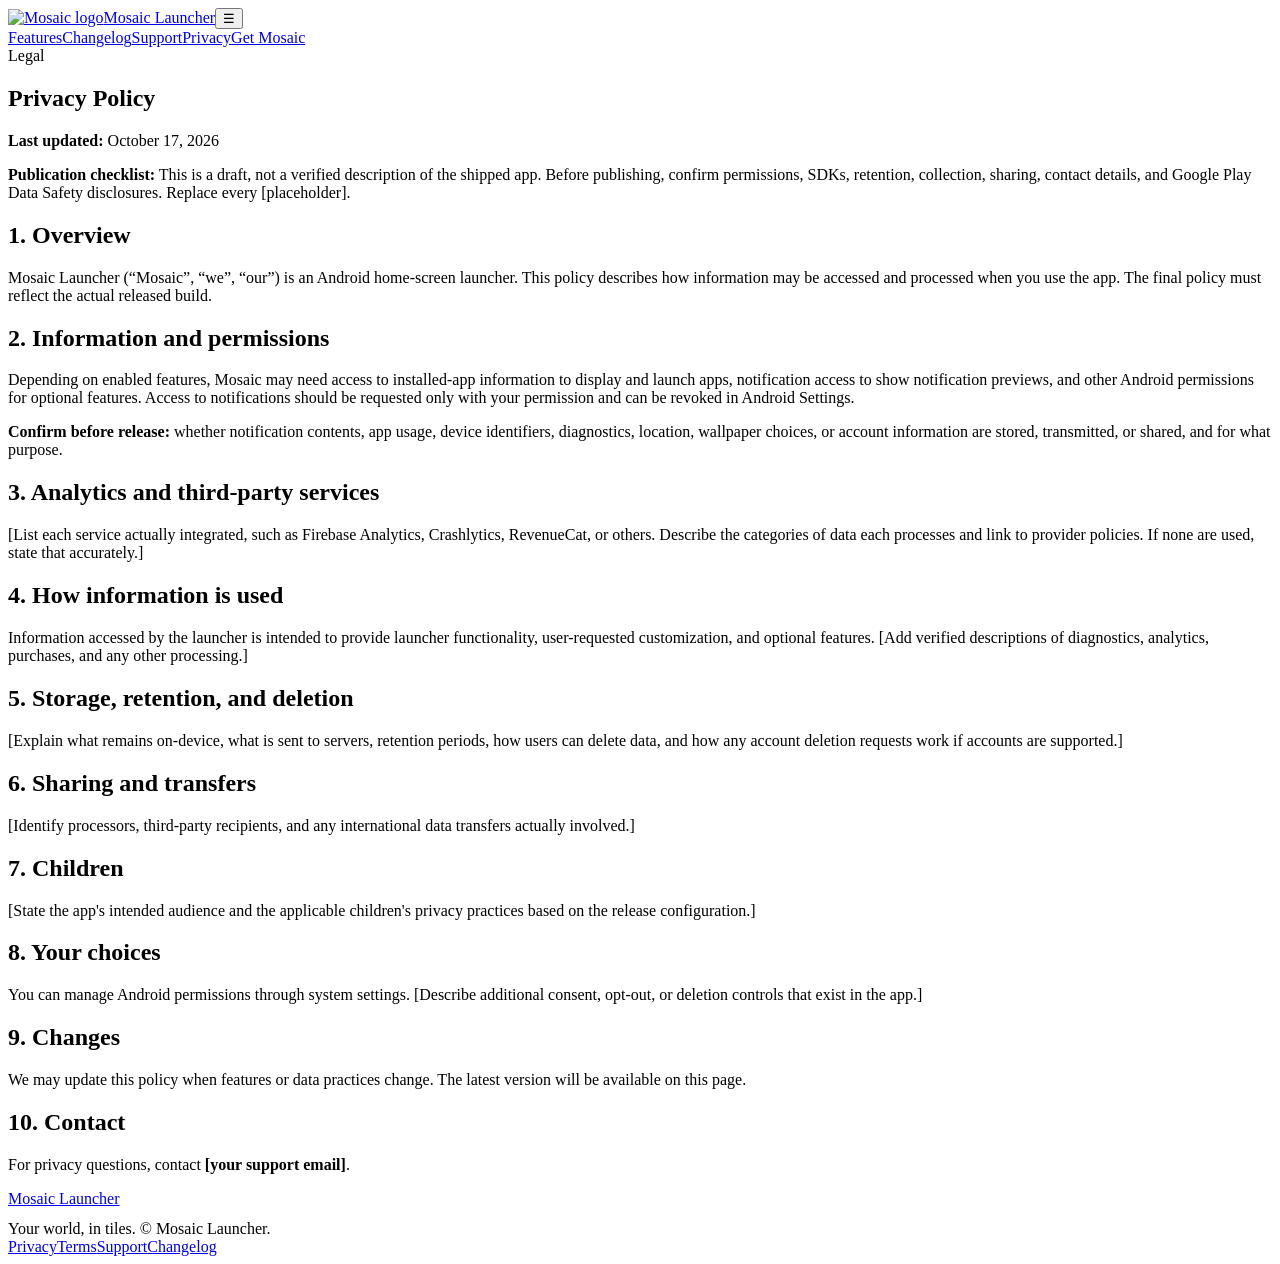
==== privacy.html @ 5e467f21 "Add files via upload" ====
<!doctype html><html lang="en"><head><meta charset="utf-8"><meta name="viewport" content="width=device-width,initial-scale=1"><meta name="theme-color" content="#f8faf9"><meta name="description" content="Privacy information for Mosaic Launcher."><meta property="og:title" content="Privacy Policy — Mosaic Launcher"><meta property="og:description" content="Privacy information for Mosaic Launcher."><meta property="og:type" content="website"><link rel="icon" href="favicon.svg" type="image/svg+xml"><link rel="stylesheet" href="css/style.css"><title>Privacy Policy — Mosaic Launcher</title></head><body><header class="site-header"><div class="wrap nav"><a class="brand" href="index.html"><img src="assets/logo.svg" alt="Mosaic logo">Mosaic Launcher</a><button class="menu-toggle" aria-label="Toggle menu" aria-expanded="false">☰</button><nav class="nav-links" aria-label="Main navigation"><a href="index.html#features">Features</a><a href="changelog.html">Changelog</a><a href="support.html">Support</a><a href="privacy.html">Privacy</a><a class="btn" href="index.html#download">Get Mosaic</a></nav></div></header><main><div class="wrap"><article class="content"><span class="eyebrow">Legal</span><h1>Privacy Policy</h1><p><strong>Last updated:</strong> October 17, 2026</p><div class="notice"><strong>Publication checklist:</strong> This is a draft, not a verified description of the shipped app. Before publishing, confirm permissions, SDKs, retention, collection, sharing, contact details, and Google Play Data Safety disclosures. Replace every [placeholder].</div><h2>1. Overview</h2><p>Mosaic Launcher (“Mosaic”, “we”, “our”) is an Android home-screen launcher. This policy describes how information may be accessed and processed when you use the app. The final policy must reflect the actual released build.</p><h2>2. Information and permissions</h2><p>Depending on enabled features, Mosaic may need access to installed-app information to display and launch apps, notification access to show notification previews, and other Android permissions for optional features. Access to notifications should be requested only with your permission and can be revoked in Android Settings.</p><p><strong>Confirm before release:</strong> whether notification contents, app usage, device identifiers, diagnostics, location, wallpaper choices, or account information are stored, transmitted, or shared, and for what purpose.</p><h2>3. Analytics and third-party services</h2><p>[List each service actually integrated, such as Firebase Analytics, Crashlytics, RevenueCat, or others. Describe the categories of data each processes and link to provider policies. If none are used, state that accurately.]</p><h2>4. How information is used</h2><p>Information accessed by the launcher is intended to provide launcher functionality, user-requested customization, and optional features. [Add verified descriptions of diagnostics, analytics, purchases, and any other processing.]</p><h2>5. Storage, retention, and deletion</h2><p>[Explain what remains on-device, what is sent to servers, retention periods, how users can delete data, and how any account deletion requests work if accounts are supported.]</p><h2>6. Sharing and transfers</h2><p>[Identify processors, third-party recipients, and any international data transfers actually involved.]</p><h2>7. Children</h2><p>[State the app's intended audience and the applicable children's privacy practices based on the release configuration.]</p><h2>8. Your choices</h2><p>You can manage Android permissions through system settings. [Describe additional consent, opt-out, or deletion controls that exist in the app.]</p><h2>9. Changes</h2><p>We may update this policy when features or data practices change. The latest version will be available on this page.</p><h2>10. Contact</h2><p>For privacy questions, contact <strong>[your support email]</strong>.</p></article></div></main><footer class="footer"><div class="wrap footer-layout"><div><a class="brand" href="index.html"><img src="assets/logo.svg" alt="">Mosaic Launcher</a><p class="muted" style="margin:12px 0 0">Your world, in tiles. © <span data-year></span> Mosaic Launcher.</p></div><div class="footer-links"><a href="privacy.html">Privacy</a><a href="terms.html">Terms</a><a href="support.html">Support</a><a href="changelog.html">Changelog</a></div></div></footer><script src="js/main.js"></script></body></html>
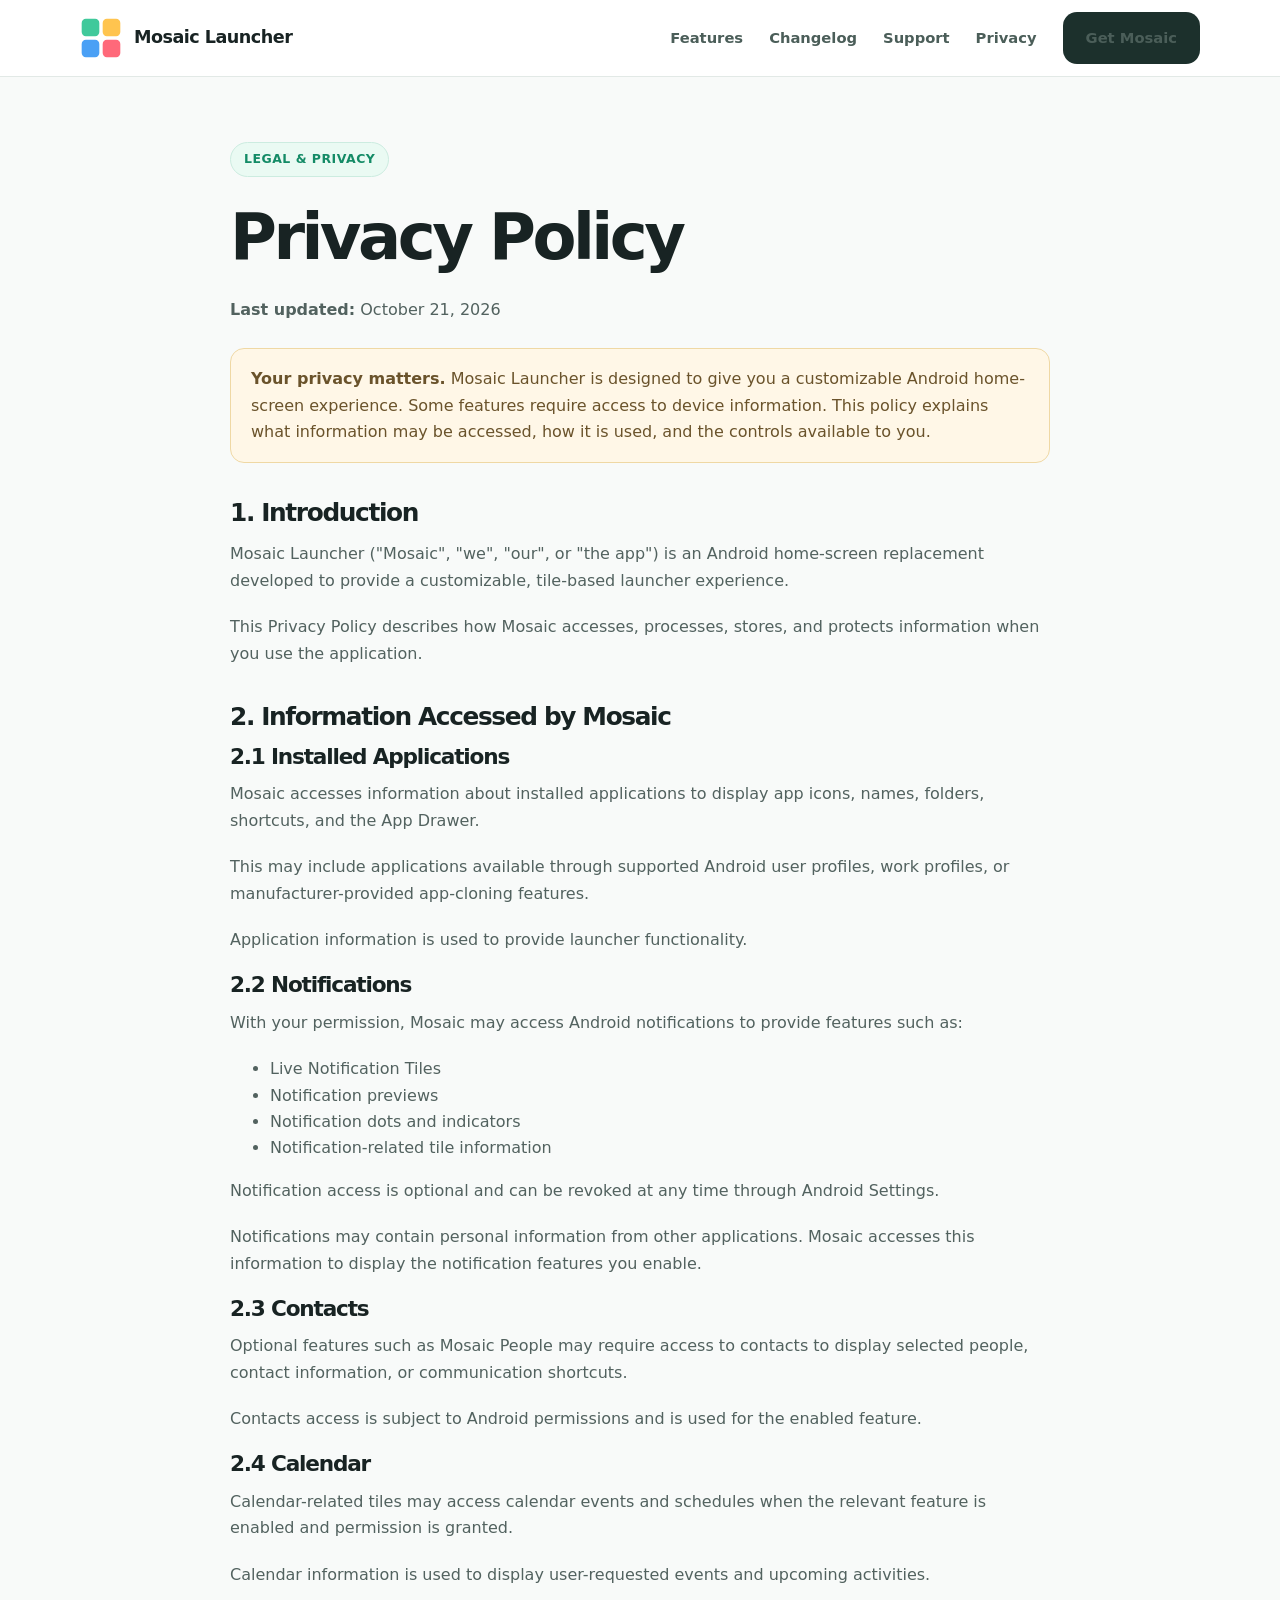
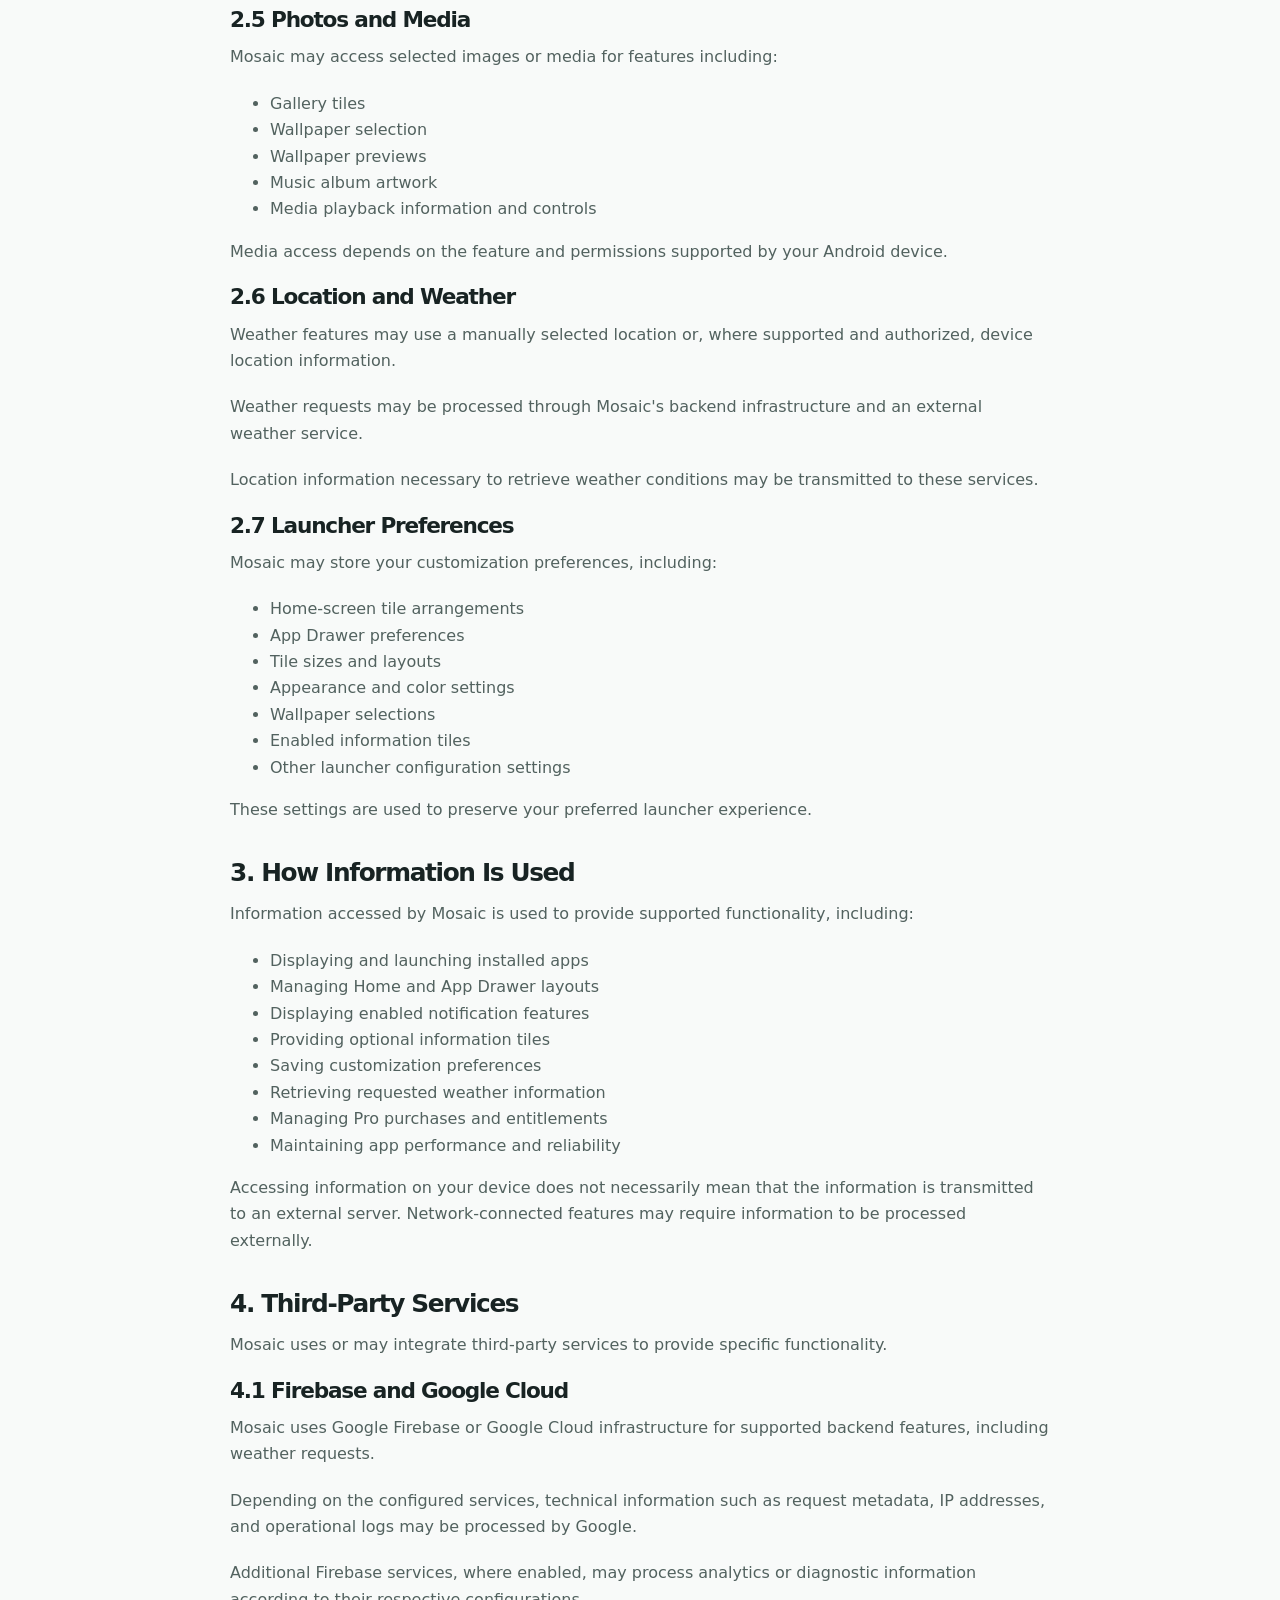
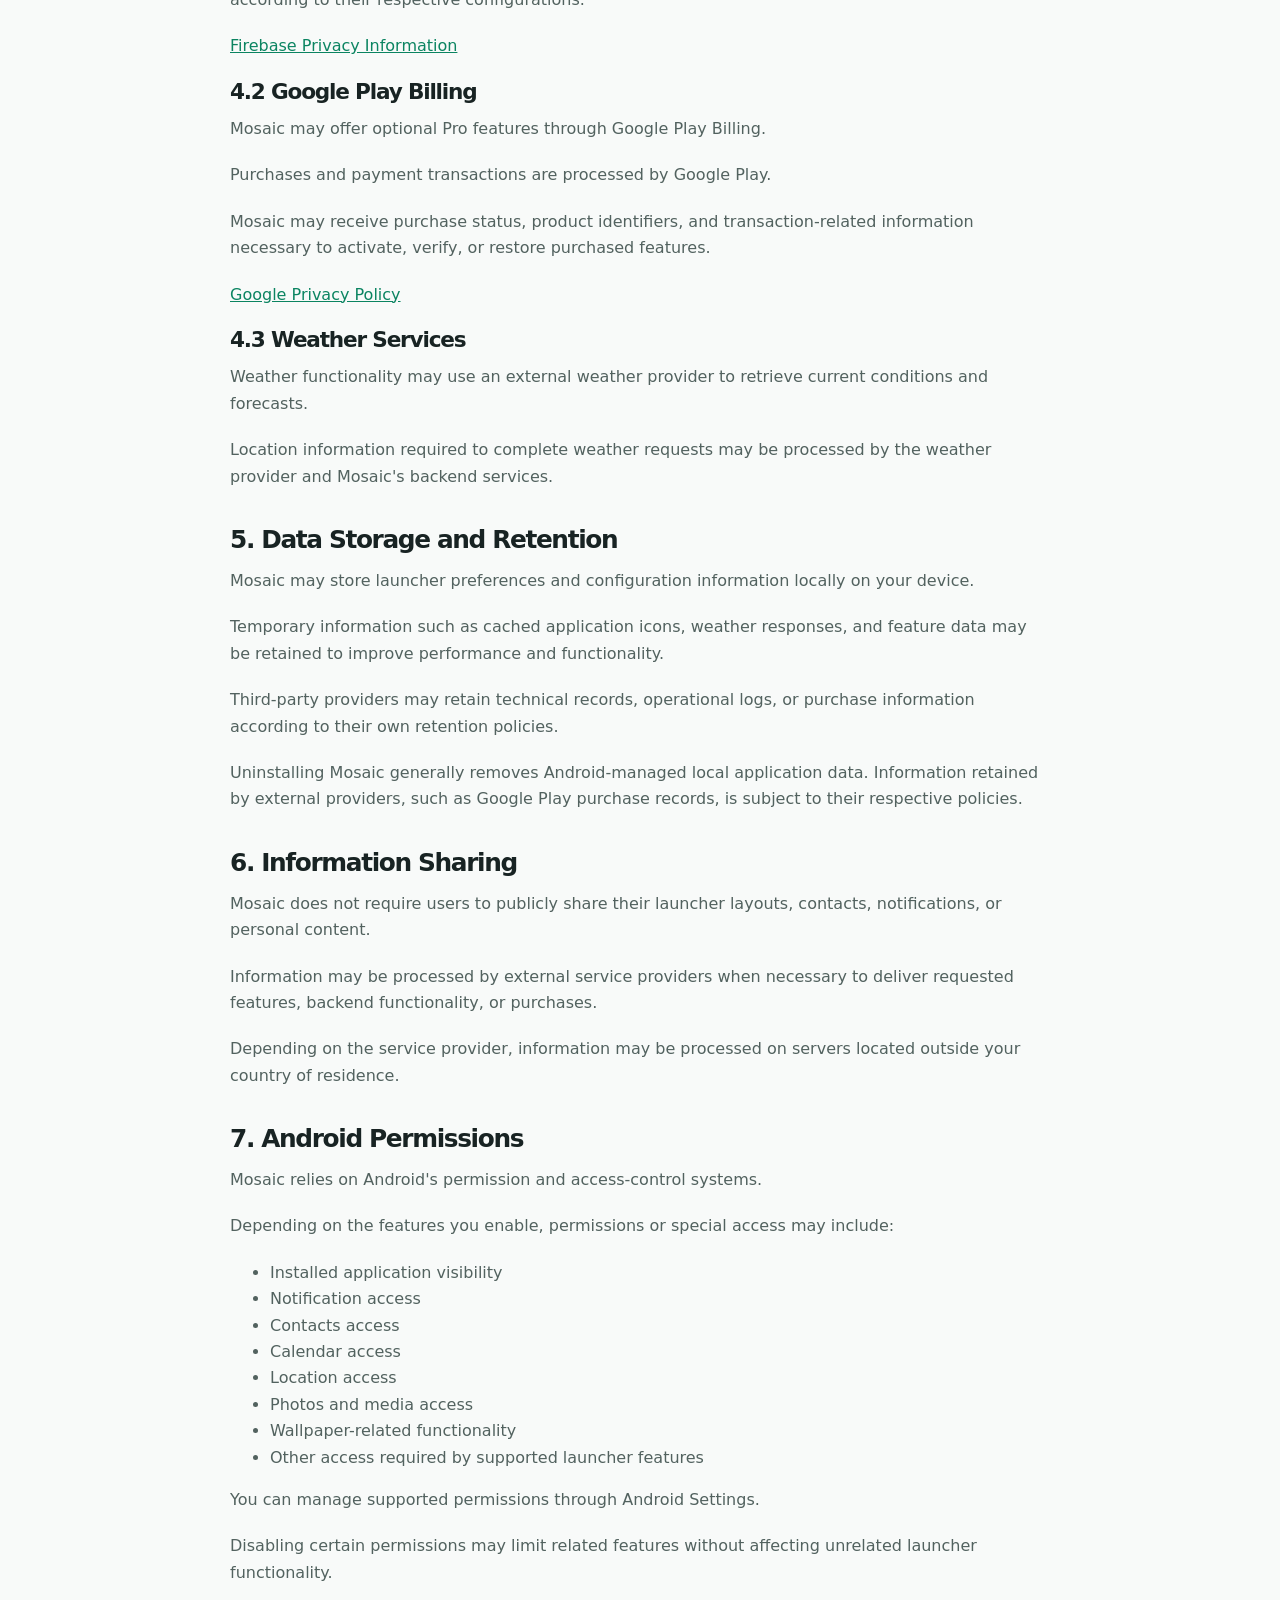
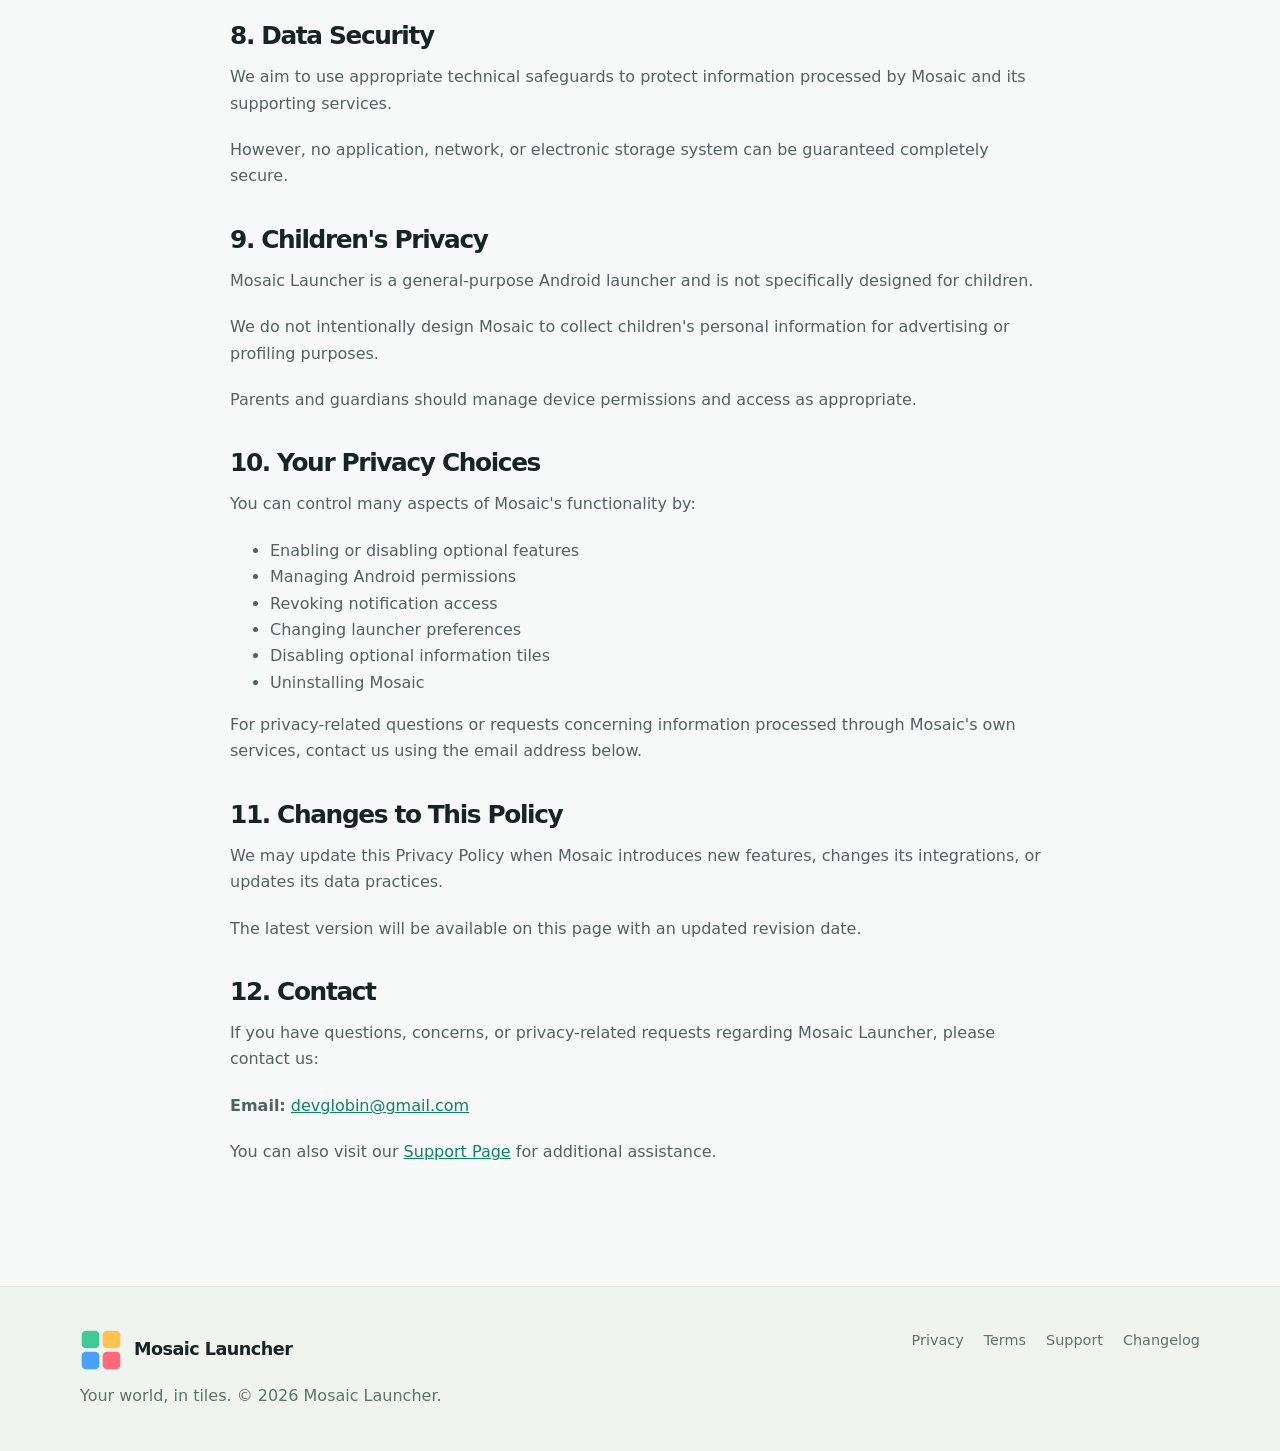
==== commit bc2f4d80: "Update privacy.html" ====
--- a/privacy.html
+++ b/privacy.html
@@ -1 +1,533 @@
-<!doctype html><html lang="en"><head><meta charset="utf-8"><meta name="viewport" content="width=device-width,initial-scale=1"><meta name="theme-color" content="#f8faf9"><meta name="description" content="Privacy information for Mosaic Launcher."><meta property="og:title" content="Privacy Policy — Mosaic Launcher"><meta property="og:description" content="Privacy information for Mosaic Launcher."><meta property="og:type" content="website"><link rel="icon" href="favicon.svg" type="image/svg+xml"><link rel="stylesheet" href="css/style.css"><title>Privacy Policy — Mosaic Launcher</title></head><body><header class="site-header"><div class="wrap nav"><a class="brand" href="index.html"><img src="assets/logo.svg" alt="Mosaic logo">Mosaic Launcher</a><button class="menu-toggle" aria-label="Toggle menu" aria-expanded="false">☰</button><nav class="nav-links" aria-label="Main navigation"><a href="index.html#features">Features</a><a href="changelog.html">Changelog</a><a href="support.html">Support</a><a href="privacy.html">Privacy</a><a class="btn" href="index.html#download">Get Mosaic</a></nav></div></header><main><div class="wrap"><article class="content"><span class="eyebrow">Legal</span><h1>Privacy Policy</h1><p><strong>Last updated:</strong> October 17, 2026</p><div class="notice"><strong>Publication checklist:</strong> This is a draft, not a verified description of the shipped app. Before publishing, confirm permissions, SDKs, retention, collection, sharing, contact details, and Google Play Data Safety disclosures. Replace every [placeholder].</div><h2>1. Overview</h2><p>Mosaic Launcher (“Mosaic”, “we”, “our”) is an Android home-screen launcher. This policy describes how information may be accessed and processed when you use the app. The final policy must reflect the actual released build.</p><h2>2. Information and permissions</h2><p>Depending on enabled features, Mosaic may need access to installed-app information to display and launch apps, notification access to show notification previews, and other Android permissions for optional features. Access to notifications should be requested only with your permission and can be revoked in Android Settings.</p><p><strong>Confirm before release:</strong> whether notification contents, app usage, device identifiers, diagnostics, location, wallpaper choices, or account information are stored, transmitted, or shared, and for what purpose.</p><h2>3. Analytics and third-party services</h2><p>[List each service actually integrated, such as Firebase Analytics, Crashlytics, RevenueCat, or others. Describe the categories of data each processes and link to provider policies. If none are used, state that accurately.]</p><h2>4. How information is used</h2><p>Information accessed by the launcher is intended to provide launcher functionality, user-requested customization, and optional features. [Add verified descriptions of diagnostics, analytics, purchases, and any other processing.]</p><h2>5. Storage, retention, and deletion</h2><p>[Explain what remains on-device, what is sent to servers, retention periods, how users can delete data, and how any account deletion requests work if accounts are supported.]</p><h2>6. Sharing and transfers</h2><p>[Identify processors, third-party recipients, and any international data transfers actually involved.]</p><h2>7. Children</h2><p>[State the app's intended audience and the applicable children's privacy practices based on the release configuration.]</p><h2>8. Your choices</h2><p>You can manage Android permissions through system settings. [Describe additional consent, opt-out, or deletion controls that exist in the app.]</p><h2>9. Changes</h2><p>We may update this policy when features or data practices change. The latest version will be available on this page.</p><h2>10. Contact</h2><p>For privacy questions, contact <strong>[your support email]</strong>.</p></article></div></main><footer class="footer"><div class="wrap footer-layout"><div><a class="brand" href="index.html"><img src="assets/logo.svg" alt="">Mosaic Launcher</a><p class="muted" style="margin:12px 0 0">Your world, in tiles. © <span data-year></span> Mosaic Launcher.</p></div><div class="footer-links"><a href="privacy.html">Privacy</a><a href="terms.html">Terms</a><a href="support.html">Support</a><a href="changelog.html">Changelog</a></div></div></footer><script src="js/main.js"></script></body></html>+
+<!doctype html>
+<html lang="en">
+<head>
+  <meta charset="utf-8">
+  <meta name="viewport" content="width=device-width,initial-scale=1">
+  <meta name="theme-color" content="#f8faf9">
+  <meta name="description" content="Privacy Policy for Mosaic Launcher. Learn how we handle permissions, personal information, and app data.">
+  <meta property="og:title" content="Privacy Policy — Mosaic Launcher">
+  <meta property="og:description" content="Learn about privacy, permissions, and data handling in Mosaic Launcher.">
+  <meta property="og:type" content="website">
+
+  <link rel="icon" href="favicon.svg" type="image/svg+xml">
+  <link rel="stylesheet" href="css/style.css">
+
+  <title>Privacy Policy — Mosaic Launcher</title>
+</head>
+
+<body>
+
+<header class="site-header">
+  <div class="wrap nav">
+
+    <a class="brand" href="index.html">
+      <img src="assets/logo.svg" alt="Mosaic logo">
+      Mosaic Launcher
+    </a>
+
+    <button
+      class="menu-toggle"
+      aria-label="Toggle menu"
+      aria-expanded="false">
+      ☰
+    </button>
+
+    <nav class="nav-links" aria-label="Main navigation">
+      <a href="index.html#features">Features</a>
+      <a href="changelog.html">Changelog</a>
+      <a href="support.html">Support</a>
+      <a href="privacy.html" aria-current="page">Privacy</a>
+      <a class="btn" href="index.html#download">Get Mosaic</a>
+    </nav>
+
+  </div>
+</header>
+
+<main>
+  <div class="wrap">
+    <article class="content">
+
+      <span class="eyebrow">Legal & Privacy</span>
+
+      <h1>Privacy Policy</h1>
+
+      <p>
+        <strong>Last updated:</strong>
+        October 21, 2026
+      </p>
+
+      <div class="notice">
+        <strong>Your privacy matters.</strong>
+        Mosaic Launcher is designed to give you a customizable
+        Android home-screen experience. Some features require
+        access to device information. This policy explains
+        what information may be accessed, how it is used,
+        and the controls available to you.
+      </div>
+
+      <h2>1. Introduction</h2>
+
+      <p>
+        Mosaic Launcher ("Mosaic", "we", "our", or "the app")
+        is an Android home-screen replacement developed
+        to provide a customizable, tile-based launcher experience.
+      </p>
+
+      <p>
+        This Privacy Policy describes how Mosaic accesses,
+        processes, stores, and protects information when
+        you use the application.
+      </p>
+
+      <h2>2. Information Accessed by Mosaic</h2>
+
+      <h3>2.1 Installed Applications</h3>
+
+      <p>
+        Mosaic accesses information about installed applications
+        to display app icons, names, folders, shortcuts,
+        and the App Drawer.
+      </p>
+
+      <p>
+        This may include applications available through
+        supported Android user profiles, work profiles,
+        or manufacturer-provided app-cloning features.
+      </p>
+
+      <p>
+        Application information is used to provide
+        launcher functionality.
+      </p>
+
+      <h3>2.2 Notifications</h3>
+
+      <p>
+        With your permission, Mosaic may access Android
+        notifications to provide features such as:
+      </p>
+
+      <ul>
+        <li>Live Notification Tiles</li>
+        <li>Notification previews</li>
+        <li>Notification dots and indicators</li>
+        <li>Notification-related tile information</li>
+      </ul>
+
+      <p>
+        Notification access is optional and can be
+        revoked at any time through Android Settings.
+      </p>
+
+      <p>
+        Notifications may contain personal information
+        from other applications. Mosaic accesses this
+        information to display the notification features
+        you enable.
+      </p>
+
+      <h3>2.3 Contacts</h3>
+
+      <p>
+        Optional features such as Mosaic People may
+        require access to contacts to display selected
+        people, contact information, or communication shortcuts.
+      </p>
+
+      <p>
+        Contacts access is subject to Android permissions
+        and is used for the enabled feature.
+      </p>
+
+      <h3>2.4 Calendar</h3>
+
+      <p>
+        Calendar-related tiles may access calendar events
+        and schedules when the relevant feature is enabled
+        and permission is granted.
+      </p>
+
+      <p>
+        Calendar information is used to display
+        user-requested events and upcoming activities.
+      </p>
+
+      <h3>2.5 Photos and Media</h3>
+
+      <p>
+        Mosaic may access selected images or media
+        for features including:
+      </p>
+
+      <ul>
+        <li>Gallery tiles</li>
+        <li>Wallpaper selection</li>
+        <li>Wallpaper previews</li>
+        <li>Music album artwork</li>
+        <li>Media playback information and controls</li>
+      </ul>
+
+      <p>
+        Media access depends on the feature and
+        permissions supported by your Android device.
+      </p>
+
+      <h3>2.6 Location and Weather</h3>
+
+      <p>
+        Weather features may use a manually selected
+        location or, where supported and authorized,
+        device location information.
+      </p>
+
+      <p>
+        Weather requests may be processed through
+        Mosaic's backend infrastructure and an external
+        weather service.
+      </p>
+
+      <p>
+        Location information necessary to retrieve
+        weather conditions may be transmitted to
+        these services.
+      </p>
+
+      <h3>2.7 Launcher Preferences</h3>
+
+      <p>
+        Mosaic may store your customization preferences,
+        including:
+      </p>
+
+      <ul>
+        <li>Home-screen tile arrangements</li>
+        <li>App Drawer preferences</li>
+        <li>Tile sizes and layouts</li>
+        <li>Appearance and color settings</li>
+        <li>Wallpaper selections</li>
+        <li>Enabled information tiles</li>
+        <li>Other launcher configuration settings</li>
+      </ul>
+
+      <p>
+        These settings are used to preserve your
+        preferred launcher experience.
+      </p>
+
+      <h2>3. How Information Is Used</h2>
+
+      <p>
+        Information accessed by Mosaic is used
+        to provide supported functionality,
+        including:
+      </p>
+
+      <ul>
+        <li>Displaying and launching installed apps</li>
+        <li>Managing Home and App Drawer layouts</li>
+        <li>Displaying enabled notification features</li>
+        <li>Providing optional information tiles</li>
+        <li>Saving customization preferences</li>
+        <li>Retrieving requested weather information</li>
+        <li>Managing Pro purchases and entitlements</li>
+        <li>Maintaining app performance and reliability</li>
+      </ul>
+
+      <p>
+        Accessing information on your device does
+        not necessarily mean that the information
+        is transmitted to an external server.
+        Network-connected features may require
+        information to be processed externally.
+      </p>
+
+      <h2>4. Third-Party Services</h2>
+
+      <p>
+        Mosaic uses or may integrate third-party
+        services to provide specific functionality.
+      </p>
+
+      <h3>4.1 Firebase and Google Cloud</h3>
+
+      <p>
+        Mosaic uses Google Firebase or Google Cloud
+        infrastructure for supported backend features,
+        including weather requests.
+      </p>
+
+      <p>
+        Depending on the configured services,
+        technical information such as request metadata,
+        IP addresses, and operational logs may
+        be processed by Google.
+      </p>
+
+      <p>
+        Additional Firebase services, where enabled,
+        may process analytics or diagnostic information
+        according to their respective configurations.
+      </p>
+
+      <p>
+        <a
+          href="https://firebase.google.com/support/privacy"
+          target="_blank"
+          rel="noopener noreferrer">
+          Firebase Privacy Information
+        </a>
+      </p>
+
+      <h3>4.2 Google Play Billing</h3>
+
+      <p>
+        Mosaic may offer optional Pro features
+        through Google Play Billing.
+      </p>
+
+      <p>
+        Purchases and payment transactions
+        are processed by Google Play.
+      </p>
+
+      <p>
+        Mosaic may receive purchase status,
+        product identifiers, and transaction-related
+        information necessary to activate,
+        verify, or restore purchased features.
+      </p>
+
+      <p>
+        <a
+          href="https://policies.google.com/privacy"
+          target="_blank"
+          rel="noopener noreferrer">
+          Google Privacy Policy
+        </a>
+      </p>
+
+      <h3>4.3 Weather Services</h3>
+
+      <p>
+        Weather functionality may use an external
+        weather provider to retrieve current
+        conditions and forecasts.
+      </p>
+
+      <p>
+        Location information required to complete
+        weather requests may be processed by the
+        weather provider and Mosaic's backend services.
+      </p>
+
+      <h2>5. Data Storage and Retention</h2>
+
+      <p>
+        Mosaic may store launcher preferences
+        and configuration information locally
+        on your device.
+      </p>
+
+      <p>
+        Temporary information such as cached
+        application icons, weather responses,
+        and feature data may be retained to
+        improve performance and functionality.
+      </p>
+
+      <p>
+        Third-party providers may retain technical
+        records, operational logs, or purchase
+        information according to their own
+        retention policies.
+      </p>
+
+      <p>
+        Uninstalling Mosaic generally removes
+        Android-managed local application data.
+        Information retained by external providers,
+        such as Google Play purchase records,
+        is subject to their respective policies.
+      </p>
+
+      <h2>6. Information Sharing</h2>
+
+      <p>
+        Mosaic does not require users to publicly
+        share their launcher layouts, contacts,
+        notifications, or personal content.
+      </p>
+
+      <p>
+        Information may be processed by external
+        service providers when necessary to
+        deliver requested features, backend
+        functionality, or purchases.
+      </p>
+
+      <p>
+        Depending on the service provider,
+        information may be processed on servers
+        located outside your country of residence.
+      </p>
+
+      <h2>7. Android Permissions</h2>
+
+      <p>
+        Mosaic relies on Android's permission
+        and access-control systems.
+      </p>
+
+      <p>
+        Depending on the features you enable,
+        permissions or special access may include:
+      </p>
+
+      <ul>
+        <li>Installed application visibility</li>
+        <li>Notification access</li>
+        <li>Contacts access</li>
+        <li>Calendar access</li>
+        <li>Location access</li>
+        <li>Photos and media access</li>
+        <li>Wallpaper-related functionality</li>
+        <li>Other access required by supported launcher features</li>
+      </ul>
+
+      <p>
+        You can manage supported permissions
+        through Android Settings.
+      </p>
+
+      <p>
+        Disabling certain permissions may limit
+        related features without affecting
+        unrelated launcher functionality.
+      </p>
+
+      <h2>8. Data Security</h2>
+
+      <p>
+        We aim to use appropriate technical
+        safeguards to protect information
+        processed by Mosaic and its supporting
+        services.
+      </p>
+
+      <p>
+        However, no application, network,
+        or electronic storage system can
+        be guaranteed completely secure.
+      </p>
+
+      <h2>9. Children's Privacy</h2>
+
+      <p>
+        Mosaic Launcher is a general-purpose
+        Android launcher and is not specifically
+        designed for children.
+      </p>
+
+      <p>
+        We do not intentionally design Mosaic
+        to collect children's personal information
+        for advertising or profiling purposes.
+      </p>
+
+      <p>
+        Parents and guardians should manage
+        device permissions and access as appropriate.
+      </p>
+
+      <h2>10. Your Privacy Choices</h2>
+
+      <p>
+        You can control many aspects of
+        Mosaic's functionality by:
+      </p>
+
+      <ul>
+        <li>Enabling or disabling optional features</li>
+        <li>Managing Android permissions</li>
+        <li>Revoking notification access</li>
+        <li>Changing launcher preferences</li>
+        <li>Disabling optional information tiles</li>
+        <li>Uninstalling Mosaic</li>
+      </ul>
+
+      <p>
+        For privacy-related questions or requests
+        concerning information processed through
+        Mosaic's own services, contact us using
+        the email address below.
+      </p>
+
+      <h2>11. Changes to This Policy</h2>
+
+      <p>
+        We may update this Privacy Policy
+        when Mosaic introduces new features,
+        changes its integrations, or updates
+        its data practices.
+      </p>
+
+      <p>
+        The latest version will be available
+        on this page with an updated revision date.
+      </p>
+
+      <h2>12. Contact</h2>
+
+      <p>
+        If you have questions, concerns,
+        or privacy-related requests regarding
+        Mosaic Launcher, please contact us:
+      </p>
+
+      <p>
+        <strong>Email:</strong>
+        <a href="mailto:devglobin@gmail.com">
+          devglobin@gmail.com
+        </a>
+      </p>
+
+      <p>
+        You can also visit our
+        <a href="support.html">Support Page</a>
+        for additional assistance.
+      </p>
+
+    </article>
+  </div>
+</main>
+
+<footer class="footer">
+  <div class="wrap footer-layout">
+
+    <div>
+      <a class="brand" href="index.html">
+        <img src="assets/logo.svg" alt="">
+        Mosaic Launcher
+      </a>
+
+      <p class="muted" style="margin:12px 0 0">
+        Your world, in tiles.
+        © <span data-year></span> Mosaic Launcher.
+      </p>
+    </div>
+
+    <div class="footer-links">
+      <a href="privacy.html">Privacy</a>
+      <a href="terms.html">Terms</a>
+      <a href="support.html">Support</a>
+      <a href="changelog.html">Changelog</a>
+    </div>
+
+  </div>
+</footer>
+
+<script src="js/main.js"></script>
+
+</body>
+</html>
--- a/css/style.css
+++ b/css/style.css
@@ -0,0 +1 @@
+:root{--bg:#f8faf9;--ink:#182323;--muted:#60716e;--line:#e2e9e6;--card:#fff;--mint:#40c99b;--gold:#ffc44f;--blue:#4aa0f5;--coral:#ff697a}*{box-sizing:border-box}html{scroll-behavior:smooth}body{margin:0;font-family:Inter,ui-sans-serif,system-ui,-apple-system,BlinkMacSystemFont,"Segoe UI",sans-serif;background:var(--bg);color:var(--ink);line-height:1.65}a{color:inherit;text-decoration:none}button{font:inherit}.wrap{width:min(1120px,calc(100% - 40px));margin:auto}.site-header{background:#ffffffeb;backdrop-filter:blur(14px);border-bottom:1px solid var(--line);position:sticky;top:0;z-index:10}.nav{display:flex;align-items:center;justify-content:space-between;min-height:76px;gap:18px}.brand{display:flex;align-items:center;gap:12px;font-size:1.1rem;font-weight:800;letter-spacing:-.03em}.brand img{width:42px;height:42px}.nav-links{display:flex;gap:26px;align-items:center}.nav-links a{color:#4b5e59;font-size:.92rem;font-weight:600}.nav-links a:hover,.footer a:hover{color:#14936c}.btn{display:inline-flex;align-items:center;justify-content:center;gap:10px;border:1px solid transparent;border-radius:14px;background:#1c302c;color:white;padding:13px 22px;font-weight:700;transition:transform .2s,background .2s}.btn:hover{transform:translateY(-2px);background:#2c4942}.btn.alt{background:white;color:var(--ink);border-color:var(--line)}.btn.alt:hover{background:#eff7f3}.hero{padding:94px 0 85px;overflow:hidden}.hero-layout{display:grid;grid-template-columns:1.1fr .9fr;gap:54px;align-items:center}.eyebrow{display:inline-flex;border:1px solid #ccece0;background:#eafaf3;border-radius:30px;padding:6px 13px;color:#148b66;font-weight:750;font-size:.78rem;letter-spacing:.04em;text-transform:uppercase}h1,h2,h3{line-height:1.13;letter-spacing:-.055em}h1{font-size:clamp(3.3rem,6.3vw,5.7rem);margin:24px 0}h2{font-size:clamp(2rem,3.8vw,3rem);margin:0 0 14px}h3{font-size:1.35rem;margin:12px 0}p{margin:0 0 20px}.lead{font-size:1.18rem;color:var(--muted);max-width:590px}.hero-actions{display:flex;gap:12px;flex-wrap:wrap;margin-top:30px}.small-note{font-size:.85rem;color:var(--muted);margin-top:17px}.device{width:min(320px,100%);margin:auto;background:#1b2428;border:8px solid #252e32;border-radius:40px;box-shadow:0 35px 85px #1a453f2d,0 5px 15px #0002;padding:42px 15px 22px;min-height:555px;position:relative}.device:before{content:'';position:absolute;width:75px;height:18px;border-radius:0 0 13px 13px;background:#252e32;top:-1px;left:50%;transform:translateX(-50%)}.phone-head{color:#f2f7f6;margin:0 0 18px 4px}.phone-head strong{font-size:1.75rem;letter-spacing:-.06em}.phone-head span{font-size:.78rem;color:#b8c6c4;display:block}.tile-grid{display:grid;grid-template-columns:repeat(4,1fr);grid-auto-rows:61px;gap:9px}.tile{border-radius:12px;display:flex;flex-direction:column;align-items:flex-start;justify-content:space-between;padding:11px;font-weight:750;font-size:.68rem;line-height:1.1;overflow:hidden}.tile svg{width:22px;height:22px}.tile.large{grid-column:span 2;grid-row:span 2}.tile.wide{grid-column:span 2}.tile.tall{grid-row:span 2}.mint{background:#45d0a0;color:#123b30}.gold{background:#ffca58;color:#594117}.blue{background:#68b2fa;color:#173f63}.coral{background:#ff7889;color:#63212d}.cream{background:#edf2ed;color:#324c45}.lilac{background:#b7a7fa;color:#332f5b}.section{padding:80px 0}.section.alt{background:#fff}.section-intro{max-width:670px;margin-bottom:35px}.section-intro p{color:var(--muted);font-size:1.08rem}.feature-grid{display:grid;grid-template-columns:repeat(3,1fr);gap:20px}.feature{background:var(--card);border:1px solid var(--line);border-radius:22px;padding:28px}.feature .symbol{font-size:1.9rem}.feature p{color:var(--muted);margin:0}.banner{background:#203832;color:white;border-radius:28px;padding:50px;display:flex;justify-content:space-between;align-items:center;gap:30px}.banner p{color:#d0e2db}.banner .btn{background:var(--mint);color:#163d30}.banner h2{max-width:560px}.content{max-width:820px;margin:0 auto;padding:65px 0 100px}.content h1{font-size:clamp(2.6rem,5vw,4rem)}.content h2{font-size:1.55rem;margin-top:36px}.content p,.content li{color:#52625f}.content a{color:#0b8461;text-decoration:underline}.notice{background:#fff7e7;border:1px solid #efd8a4;border-radius:14px;padding:17px 20px;margin:25px 0;color:#6a532b}.faq{border-bottom:1px solid var(--line);padding:20px 0}.faq summary{font-weight:750;cursor:pointer}.faq p{margin:14px 0 0}.footer{background:#eff4f1;border-top:1px solid var(--line);padding:42px 0}.footer-layout{display:flex;justify-content:space-between;gap:24px;flex-wrap:wrap}.footer-links{display:flex;gap:20px;flex-wrap:wrap;font-size:.9rem;color:var(--muted)}.muted{color:var(--muted)}.menu-toggle{display:none;background:none;border:0;font-size:1.5rem;cursor:pointer}@media(max-width:800px){.hero{padding:60px 0}.hero-layout{grid-template-columns:1fr;gap:48px}.hero-copy{text-align:center}.lead{margin-inline:auto}.hero-actions{justify-content:center}.feature-grid{grid-template-columns:1fr 1fr}.banner{flex-direction:column;align-items:flex-start}.menu-toggle{display:block}.nav-links{display:none;position:absolute;left:0;right:0;top:76px;padding:22px 20px;background:white;border-bottom:1px solid var(--line);flex-direction:column;align-items:flex-start}.nav-links.open{display:flex}}@media(max-width:540px){.feature-grid{grid-template-columns:1fr}.banner{padding:30px}.hero h1{font-size:3.25rem}.wrap{width:min(100% - 32px,1120px)}.section{padding:55px 0}}
